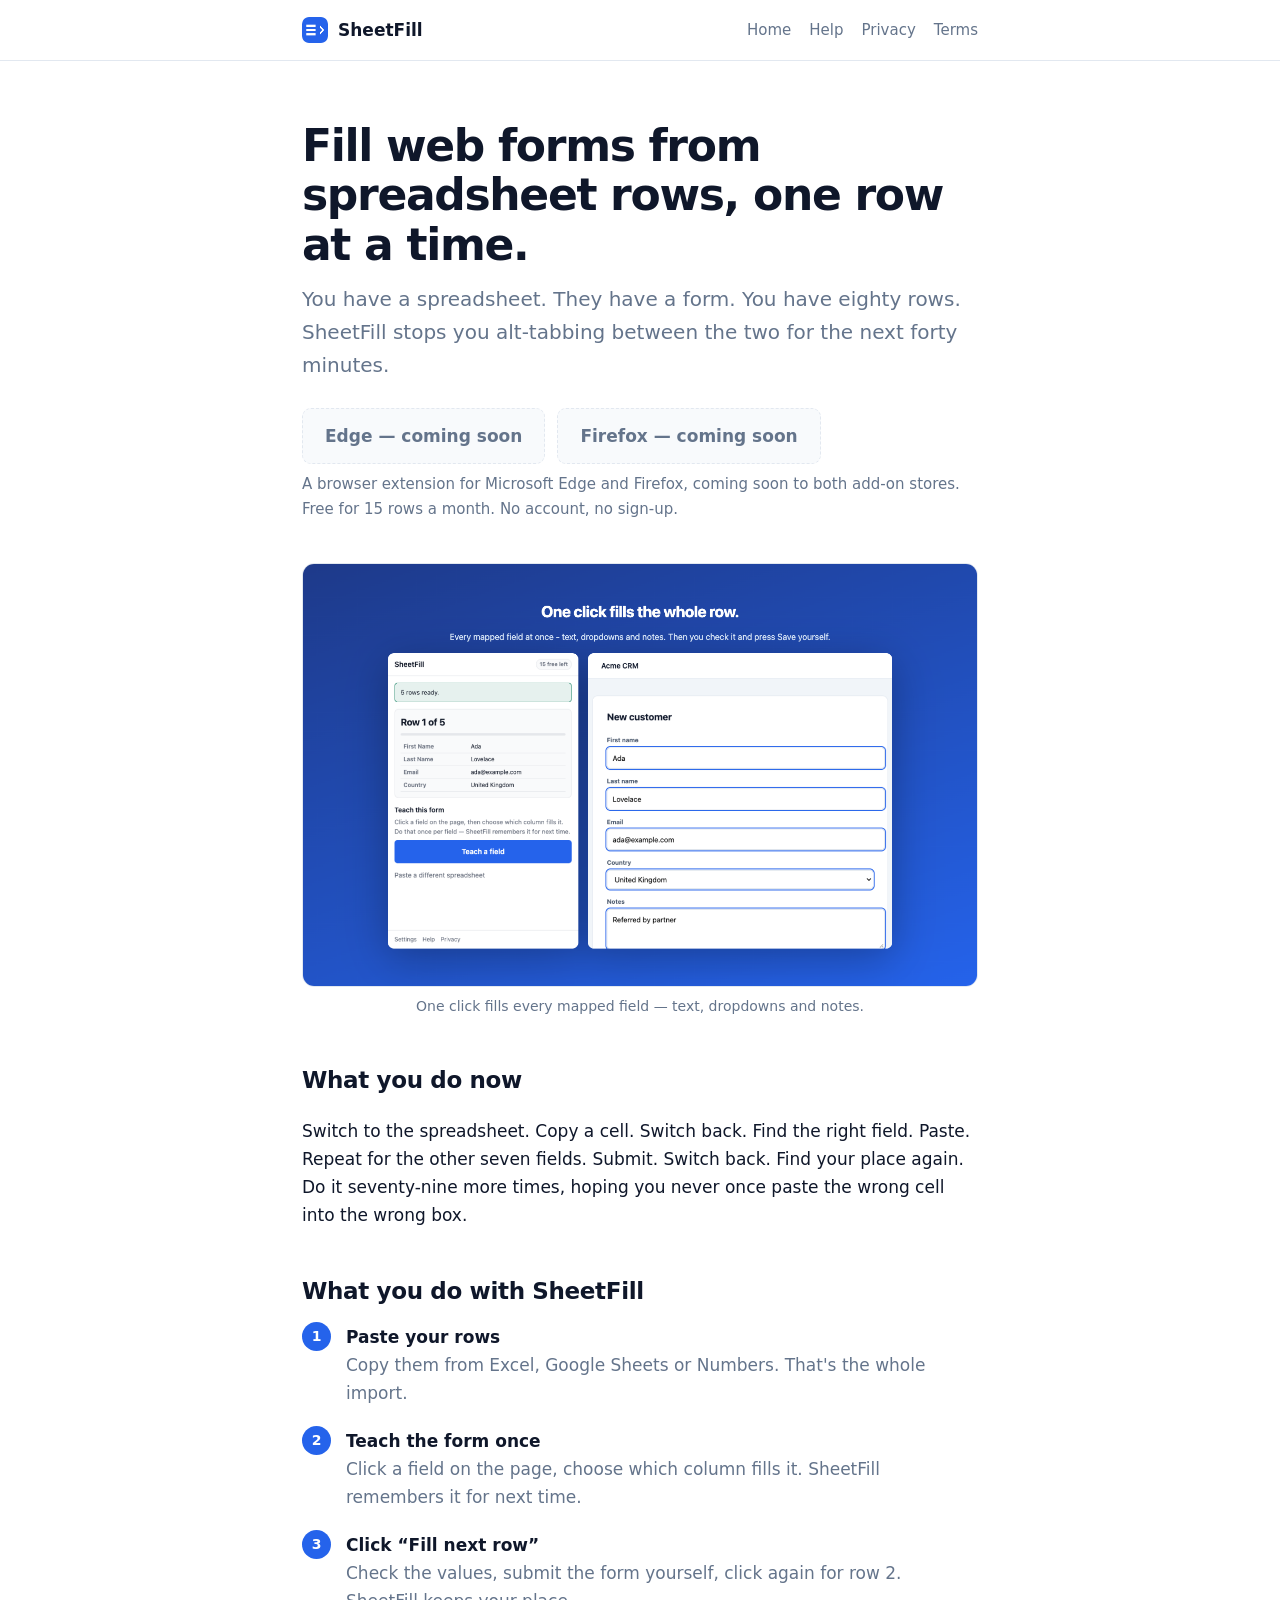
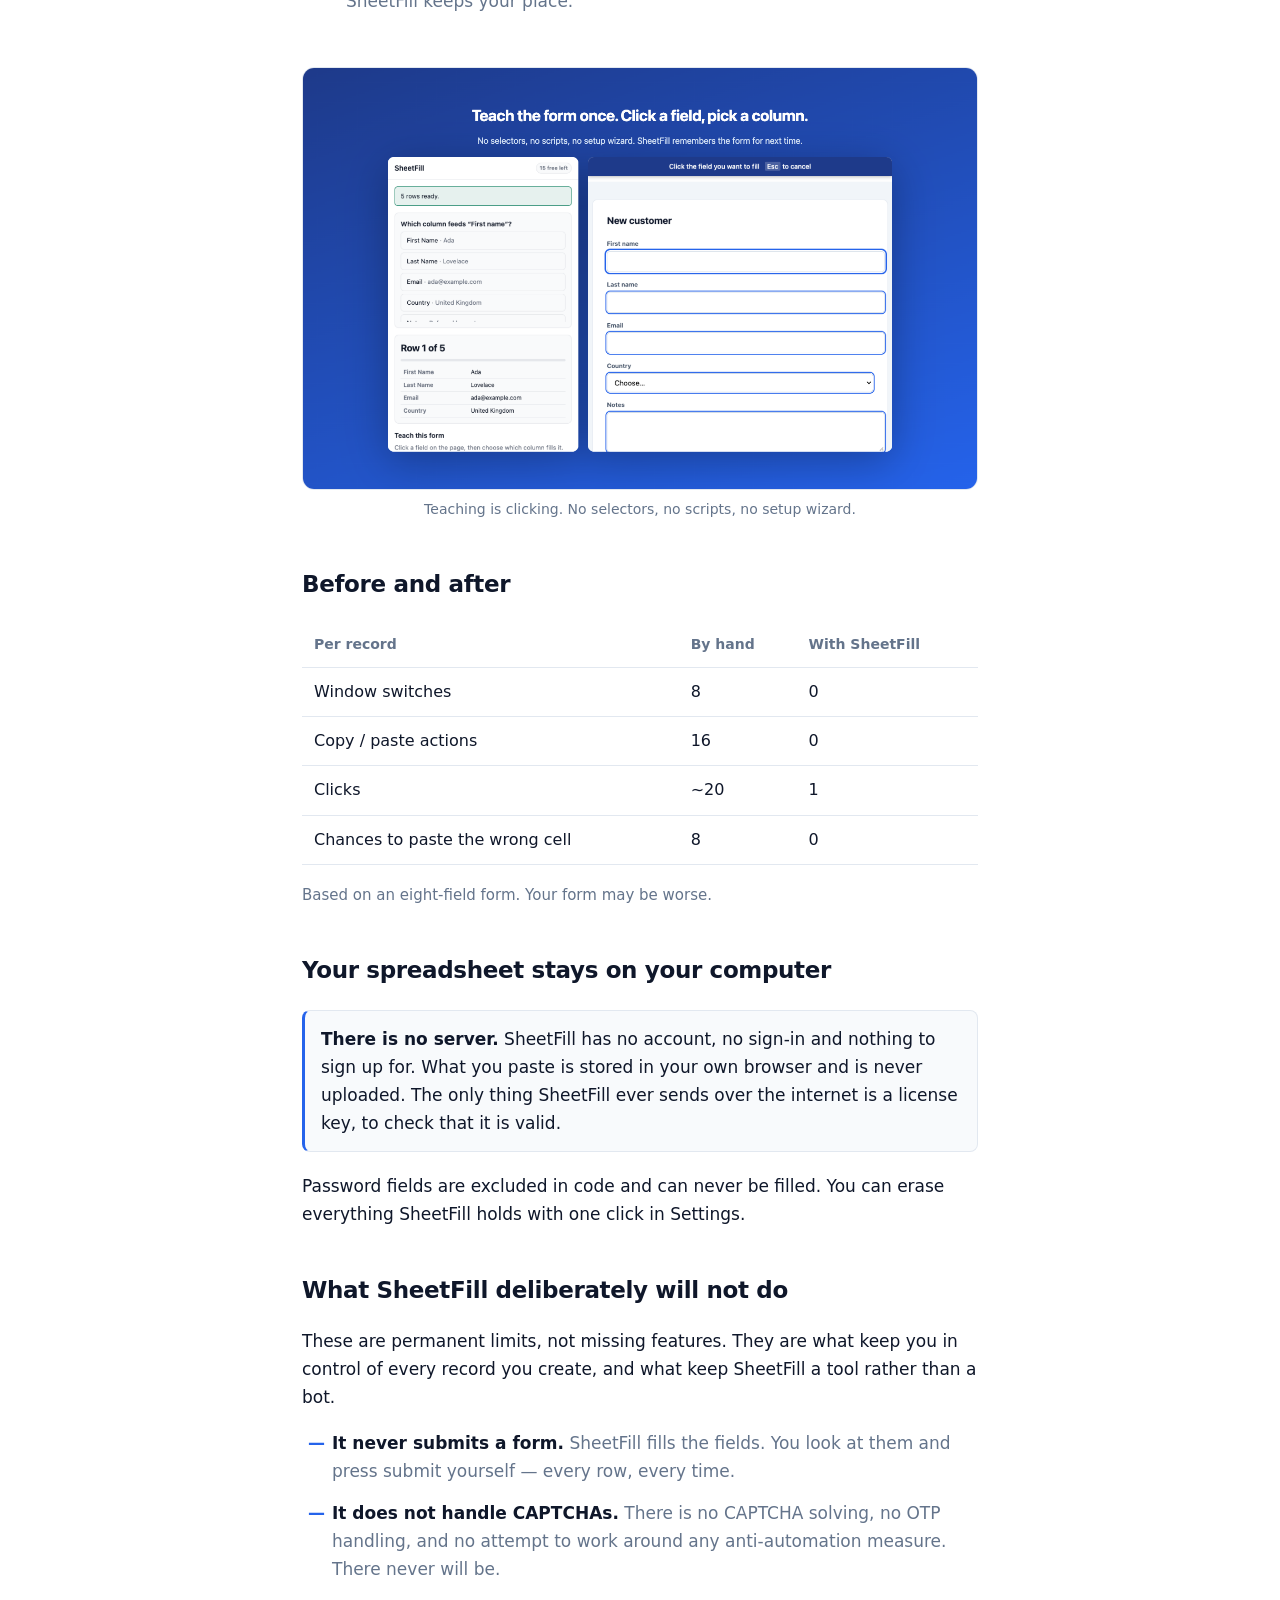
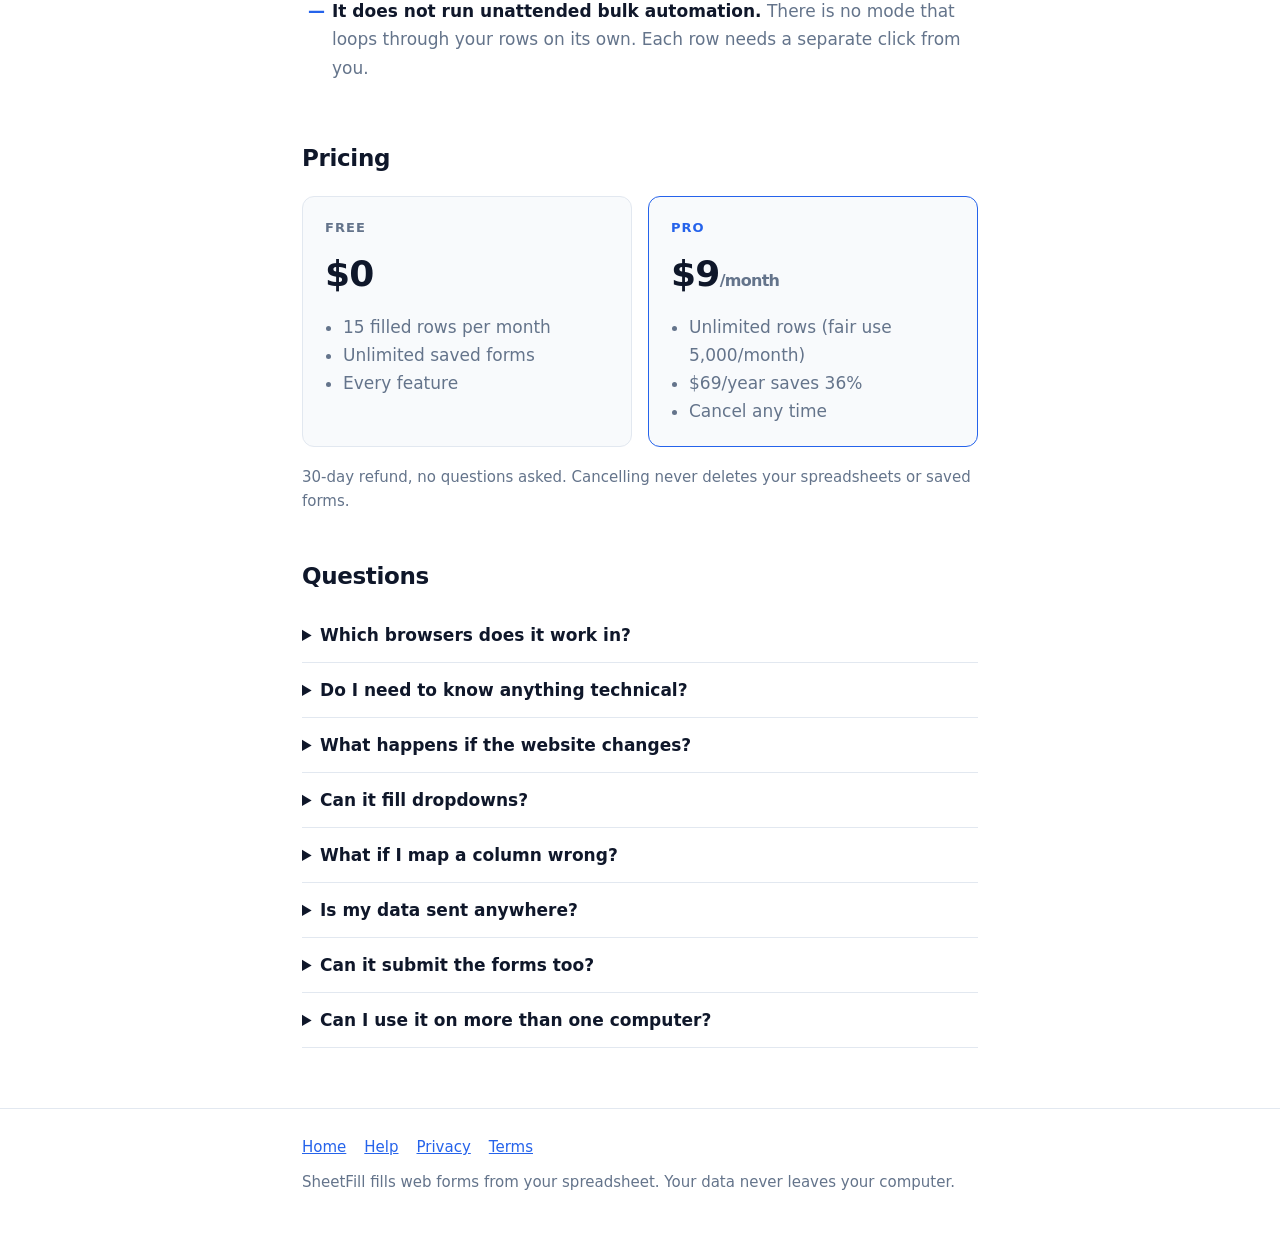
==== index.html @ 8f3d155f "SheetFill website: landing, privacy, terms, support" ====
<!doctype html>
<html lang="en">
<head>
<meta charset="utf-8">
<meta name="viewport" content="width=device-width, initial-scale=1">
<title>SheetFill — Fill web forms from a spreadsheet</title>
<meta name="description" content="Paste your spreadsheet once, then fill the form one row per click. No copy-paste, no account, nothing leaves your computer.">
<meta property="og:title" content="SheetFill — Fill web forms from a spreadsheet">
<meta property="og:description" content="Paste your spreadsheet once, then fill the form one row per click. No copy-paste, no account, nothing leaves your computer.">
<link rel="icon" href="[data-uri]">
<link rel="stylesheet" href="style.css">
</head>
<body>
<header class="site"><div class="wrap">
  <a class="brand" href=""><img class="logo" src="[data-uri]" alt=""><strong>SheetFill</strong></a>
  <nav>
    <a href="">Home</a>
    <a href="support/">Help</a>
    <a href="privacy/">Privacy</a>
    <a href="terms/">Terms</a>
  </nav>
</div></header>
<section class="hero"><div class="wrap">
  <h1>Fill web forms from spreadsheet rows, one row at a time.</h1>
  <p class="lede">You have a spreadsheet. They have a form. You have eighty rows. SheetFill stops you
    alt-tabbing between the two for the next forty minutes.</p>
  <div class="cta">
    <span class="btn disabled" aria-disabled="true">Edge — coming soon</span>
    <span class="btn alt disabled" aria-disabled="true">Firefox — coming soon</span>
  </div>
  <p class="fineprint">A browser extension for Microsoft Edge and Firefox, coming soon to both add-on
    stores. Free for 15 rows a month. No account, no sign-up.</p>
</div></section>

<div class="wrap">
  <figure>
    <img src="shots/02-after.png" alt="A spreadsheet panel beside a web form, with the first row's values filled into every field.">
    <figcaption>One click fills every mapped field — text, dropdowns and notes.</figcaption>
  </figure>

  <h2>What you do now</h2>
  <p>Switch to the spreadsheet. Copy a cell. Switch back. Find the right field. Paste. Repeat for the
    other seven fields. Submit. Switch back. Find your place again. Do it seventy-nine more times,
    hoping you never once paste the wrong cell into the wrong box.</p>

  <h2>What you do with SheetFill</h2>
  <ol class="steps">
    <li><strong>Paste your rows</strong><span>Copy them from Excel, Google Sheets or Numbers. That's the whole import.</span></li>
    <li><strong>Teach the form once</strong><span>Click a field on the page, choose which column fills it. SheetFill remembers it for next time.</span></li>
    <li><strong>Click “Fill next row”</strong><span>Check the values, submit the form yourself, click again for row 2. SheetFill keeps your place.</span></li>
  </ol>

  <figure>
    <img src="shots/03-teach.png" alt="The teach flow: a hint bar on the page and a column chooser in the SheetFill panel.">
    <figcaption>Teaching is clicking. No selectors, no scripts, no setup wizard.</figcaption>
  </figure>

  <h2>Before and after</h2>
  <table>
    <tr><th>Per record</th><th>By hand</th><th>With SheetFill</th></tr>
    <tr><td>Window switches</td><td>8</td><td>0</td></tr>
    <tr><td>Copy / paste actions</td><td>16</td><td>0</td></tr>
    <tr><td>Clicks</td><td>~20</td><td>1</td></tr>
    <tr><td>Chances to paste the wrong cell</td><td>8</td><td>0</td></tr>
  </table>
  <p class="fineprint">Based on an eight-field form. Your form may be worse.</p>

  <h2>Your spreadsheet stays on your computer</h2>
  <div class="note"><p><strong>There is no server.</strong> SheetFill has no account, no sign-in and
    nothing to sign up for. What you paste is stored in your own browser and is never uploaded. The
    only thing SheetFill ever sends over the internet is a license key, to check that it is valid.</p></div>
  <p>Password fields are excluded in code and can never be filled. You can erase everything SheetFill
    holds with one click in Settings.</p>

  <h2>What SheetFill deliberately will not do</h2>
  <p>These are permanent limits, not missing features. They are what keep you in control of every
    record you create, and what keep SheetFill a tool rather than a bot.</p>
  <ul class="nots">
    <li><strong>It never submits a form.</strong> SheetFill fills the fields. You look at them and
      press submit yourself — every row, every time.</li>
    <li><strong>It does not handle CAPTCHAs.</strong> There is no CAPTCHA solving, no OTP handling,
      and no attempt to work around any anti-automation measure. There never will be.</li>
    <li><strong>It does not run unattended bulk automation.</strong> There is no mode that loops
      through your rows on its own. Each row needs a separate click from you.</li>
  </ul>

  <h2>Pricing</h2>
  <div class="prices">
    <div class="price">
      <div class="tier">FREE</div>
      <div class="amt">$0</div>
      <ul><li>15 filled rows per month</li><li>Unlimited saved forms</li><li>Every feature</li></ul>
    </div>
    <div class="price hi">
      <div class="tier">PRO</div>
      <div class="amt">$9<small>/month</small></div>
      <ul><li>Unlimited rows (fair use 5,000/month)</li><li>$69/year saves 36%</li><li>Cancel any time</li></ul>
    </div>
  </div>
  <p class="fineprint">30-day refund, no questions asked. Cancelling never deletes your spreadsheets
    or saved forms.</p>

  <h2>Questions</h2>
  <details><summary>Which browsers does it work in?</summary>
    <p>Microsoft Edge and Firefox. It is built on standard Manifest V3, so it runs anywhere that does.</p></details>
  <details><summary>Do I need to know anything technical?</summary>
    <p>No. If you can click a field and pick an item from a list, you can use it. There are no
      selectors, scripts, macros or settings to configure.</p></details>
  <details><summary>What happens if the website changes?</summary>
    <p>SheetFill identifies fields by several signals at once, so small changes usually do not break
      anything. If a field genuinely cannot be found, SheetFill names it and asks you to re-teach it —
      it never quietly skips a field or guesses.</p></details>
  <details><summary>Can it fill dropdowns?</summary>
    <p>Yes — matched on the visible text, so “United Kingdom” in your spreadsheet finds “United
      Kingdom” in the list. Checkboxes understand Yes/No, True/False, 1/0 and X.</p></details>
  <details><summary>What if I map a column wrong?</summary>
    <p>Click “Undo last fill”. The previous values come back and the row counter steps back. Then
      remove the wrong mapping and teach it again.</p></details>
  <details><summary>Is my data sent anywhere?</summary>
    <p>No. There is no server. See the <a href="privacy/">privacy policy</a>.</p></details>
  <details><summary>Can it submit the forms too?</summary>
    <p>No, by design. See above.</p></details>
  <details><summary>Can I use it on more than one computer?</summary>
    <p>Yes. Because nothing syncs, you paste your spreadsheet and teach your forms separately on each
      machine.</p></details>
</div>

<footer class="site"><div class="wrap">
  <nav>
    <a href="">Home</a><a href="support/">Help</a>
    <a href="privacy/">Privacy</a><a href="terms/">Terms</a>
  </nav>
  <div>SheetFill fills web forms from your spreadsheet. Your data never leaves your computer.</div>
</div></footer>
</body></html>
---- style.css ----
:root{
  color-scheme: light dark;
  --bg:#fff; --fg:#0f172a; --muted:#64748b; --line:#e2e8f0; --surface:#f8fafc;
  --accent:#2563eb; --accent-fg:#fff; --ok:#047857;
}
@media (prefers-color-scheme:dark){
  :root{--bg:#0b1220;--fg:#e2e8f0;--muted:#94a3b8;--line:#1e293b;--surface:#111c33;--accent:#3b82f6;--ok:#34d399}
}
*{box-sizing:border-box}
body{margin:0;background:var(--bg);color:var(--fg);
  font-family:system-ui,-apple-system,"Segoe UI",sans-serif;font-size:17px;line-height:1.65}
.wrap{max-width:720px;margin:0 auto;padding:0 22px}
a{color:var(--accent)}
header.site{border-bottom:1px solid var(--line);padding:16px 0}
header.site .wrap{display:flex;align-items:center;gap:10px}
header.site strong{font-size:17px}
header.site nav{margin-left:auto;display:flex;gap:18px;font-size:15px}
header.site nav a{color:var(--muted);text-decoration:none}
header.site nav a:hover{color:var(--fg)}
.logo{width:26px;height:26px;border-radius:7px;flex:none}
h1{font-size:clamp(30px,5.2vw,44px);line-height:1.12;letter-spacing:-.03em;margin:0 0 14px}
h2{font-size:23px;letter-spacing:-.015em;margin:44px 0 12px}
h3{font-size:17px;margin:26px 0 6px}
.lede{font-size:20px;color:var(--muted);margin:0 0 26px}
.hero{padding:60px 0 10px}
.cta{display:flex;gap:12px;flex-wrap:wrap;margin:26px 0 8px}
.btn{display:inline-block;background:var(--accent);color:var(--accent-fg);text-decoration:none;
  padding:13px 22px;border-radius:9px;font-weight:600}
.btn.alt{background:var(--surface);color:var(--fg);border:1px solid var(--line)}
.fineprint{color:var(--muted);font-size:15px;margin:0}
figure{margin:32px 0}
figure img{width:100%;border:1px solid var(--line);border-radius:12px;display:block}
figcaption{color:var(--muted);font-size:14px;margin-top:8px;text-align:center}
ol.steps{counter-reset:s;list-style:none;padding:0;margin:0}
ol.steps li{counter-increment:s;position:relative;padding:0 0 20px 44px}
ol.steps li::before{content:counter(s);position:absolute;left:0;top:-1px;width:29px;height:29px;
  border-radius:50%;background:var(--accent);color:var(--accent-fg);display:grid;place-items:center;
  font-weight:700;font-size:14px}
ol.steps strong{display:block}
ol.steps span{color:var(--muted)}
table{width:100%;border-collapse:collapse;margin:18px 0;font-size:16px}
th,td{text-align:left;padding:11px 12px;border-bottom:1px solid var(--line);vertical-align:top}
th{color:var(--muted);font-size:14px;font-weight:600}
.prices{display:flex;gap:16px;flex-wrap:wrap;margin:18px 0}
.price{flex:1 1 250px;border:1px solid var(--line);border-radius:12px;padding:20px 22px;background:var(--surface)}
.price.hi{border-color:var(--accent)}
.price .tier{font-size:13px;font-weight:700;letter-spacing:.08em;color:var(--muted)}
.price.hi .tier{color:var(--accent)}
.price .amt{font-size:36px;font-weight:800;margin:6px 0 10px;letter-spacing:-.02em}
.price .amt small{font-size:16px;font-weight:600;color:var(--muted)}
.price ul{margin:0;padding-left:18px;color:var(--muted)}
.note{border:1px solid var(--line);border-left:3px solid var(--accent);border-radius:8px;
  padding:14px 16px;background:var(--surface);margin:20px 0}
.note p{margin:0}
details{border-bottom:1px solid var(--line);padding:13px 0}
summary{cursor:pointer;font-weight:600}
details p{margin:9px 0 0;color:var(--muted)}
footer.site{border-top:1px solid var(--line);margin-top:60px;padding:26px 0 50px;color:var(--muted);font-size:15px}
footer.site nav{display:flex;gap:18px;flex-wrap:wrap;margin-bottom:10px}
.legal{max-width:720px}
.legal h2{font-size:20px}
.legal p,.legal li{color:var(--fg)}
.placeholder{background:color-mix(in srgb,var(--accent) 14%,transparent);
  border-radius:4px;padding:0 4px;font-family:ui-monospace,monospace;font-size:.9em}

/* A store listing that does not exist yet: visibly present, clearly not clickable. */
.btn.disabled{background:var(--surface);color:var(--muted);border:1px dashed var(--line);cursor:default}

/* Header brand as a single link back to the landing page. */
header.site .brand{display:flex;align-items:center;gap:10px;text-decoration:none;color:inherit}

/* Shown on a legal page while some details are still bracketed. */
.pending{border:1px solid var(--line);border-left:3px solid var(--muted);border-radius:8px;
  padding:12px 14px;background:var(--surface);color:var(--muted);font-size:15px;margin:0 0 24px}

/* The three things the product deliberately refuses to do. */
ul.nots{list-style:none;padding:0;margin:18px 0}
ul.nots li{position:relative;padding:0 0 14px 30px;color:var(--muted)}
ul.nots li::before{content:"—";position:absolute;left:6px;top:0;color:var(--accent);font-weight:700}
ul.nots strong{color:var(--fg)}

/* Legal and help pages have no hero, so they need their own top breathing room. */
.wrap.legal{padding-top:44px}
.wrap.legal h1{margin-bottom:10px}
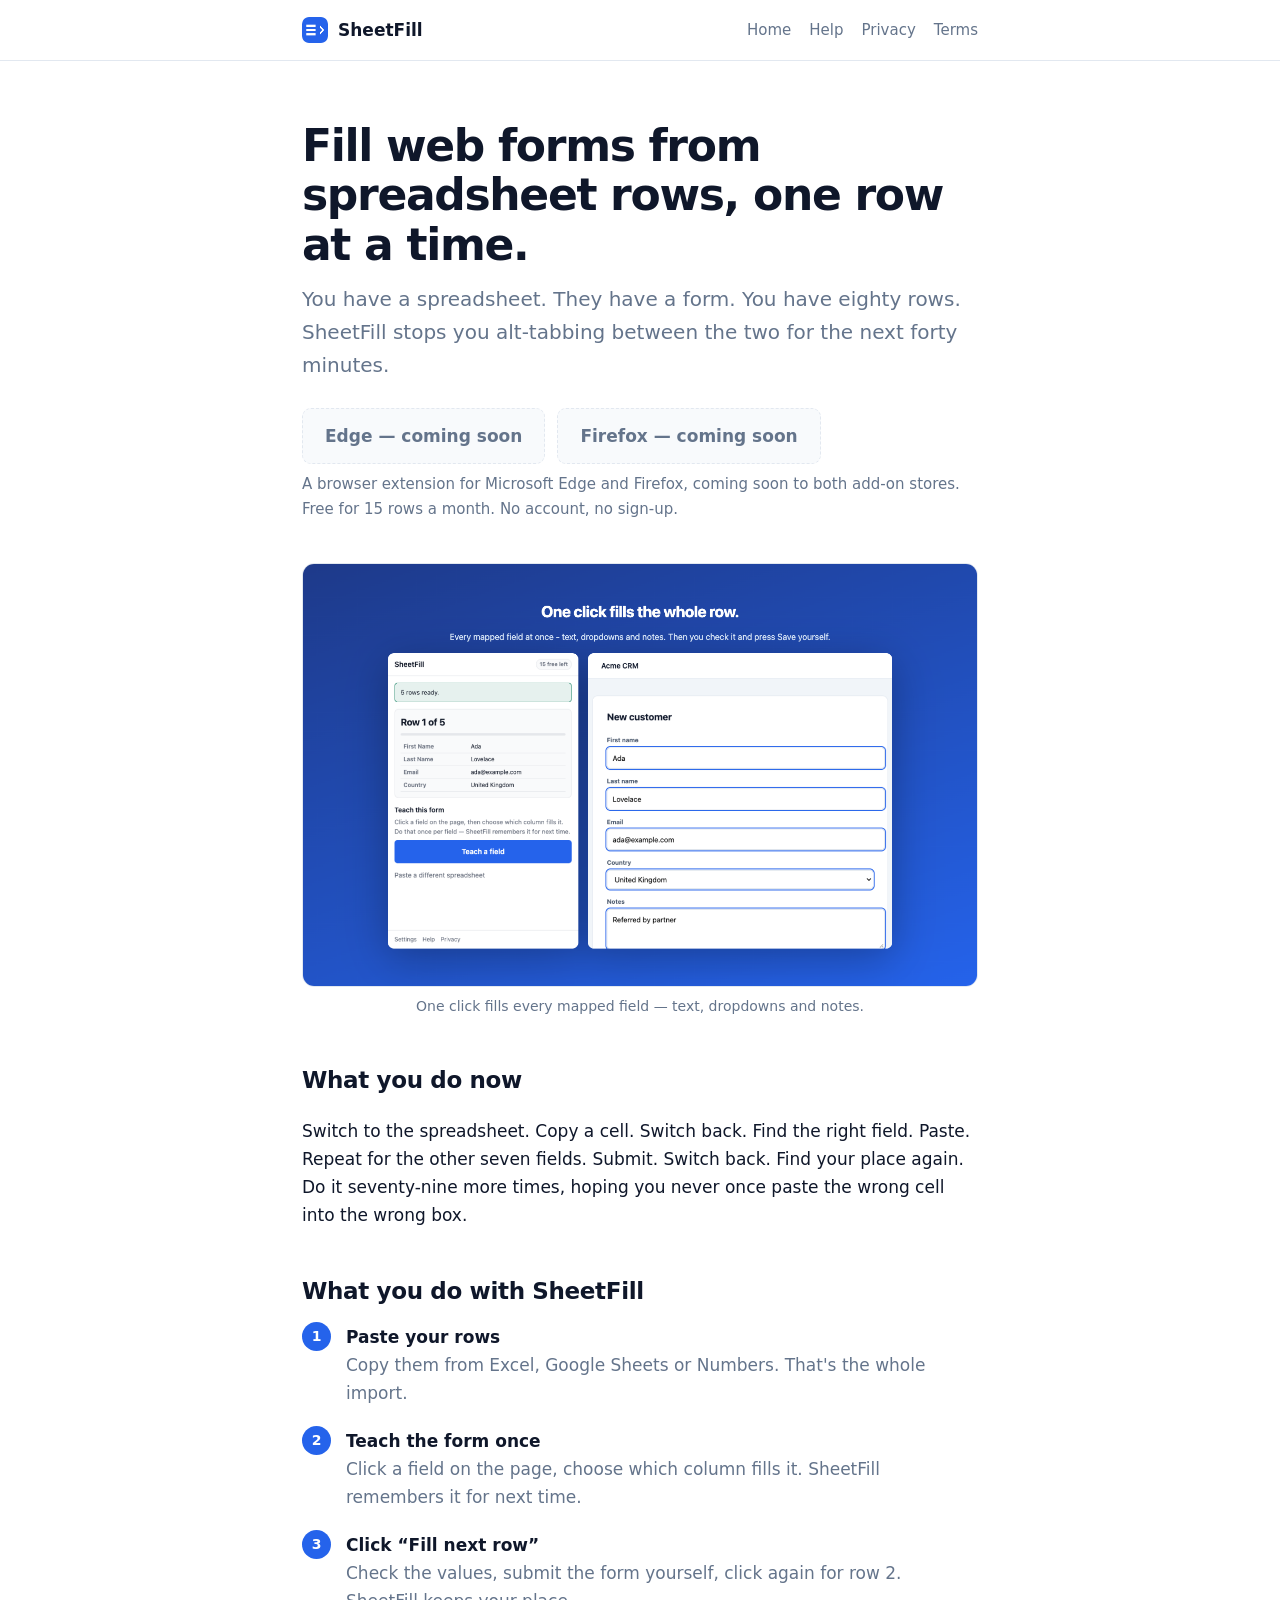
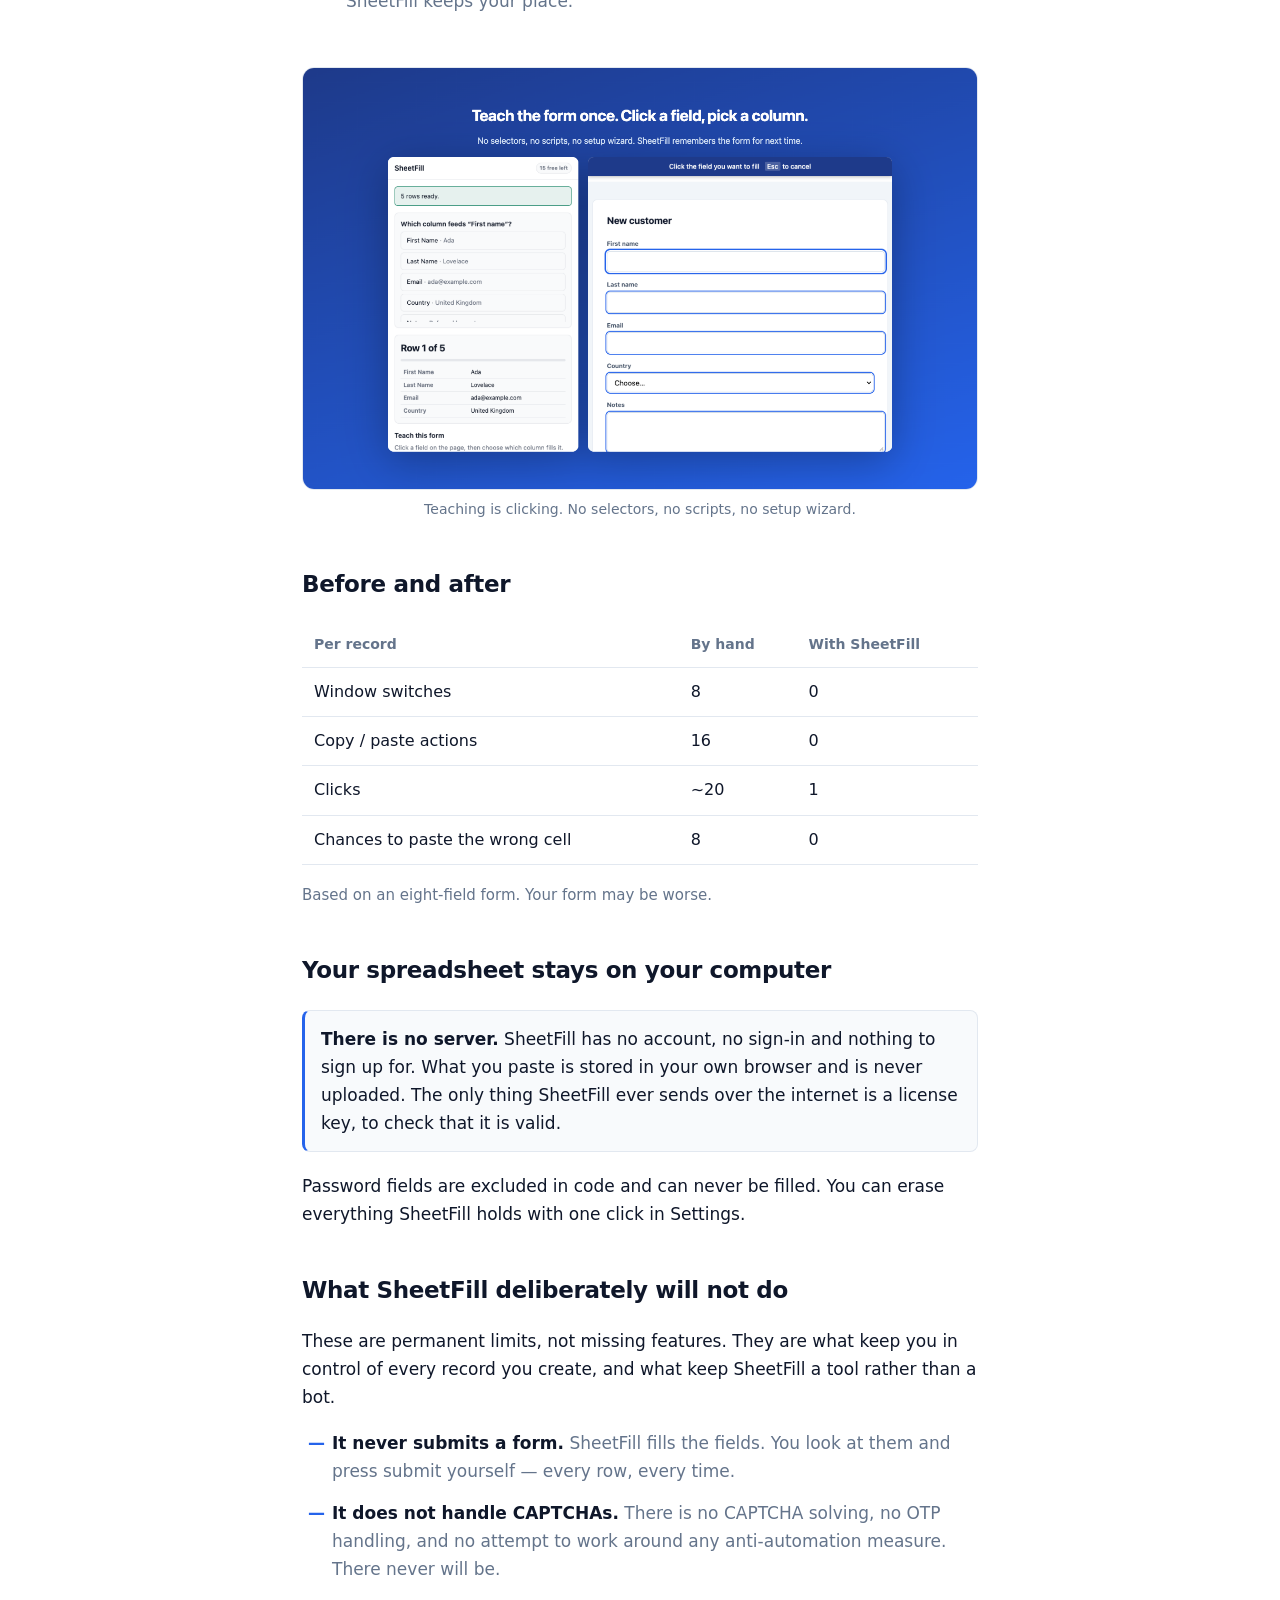
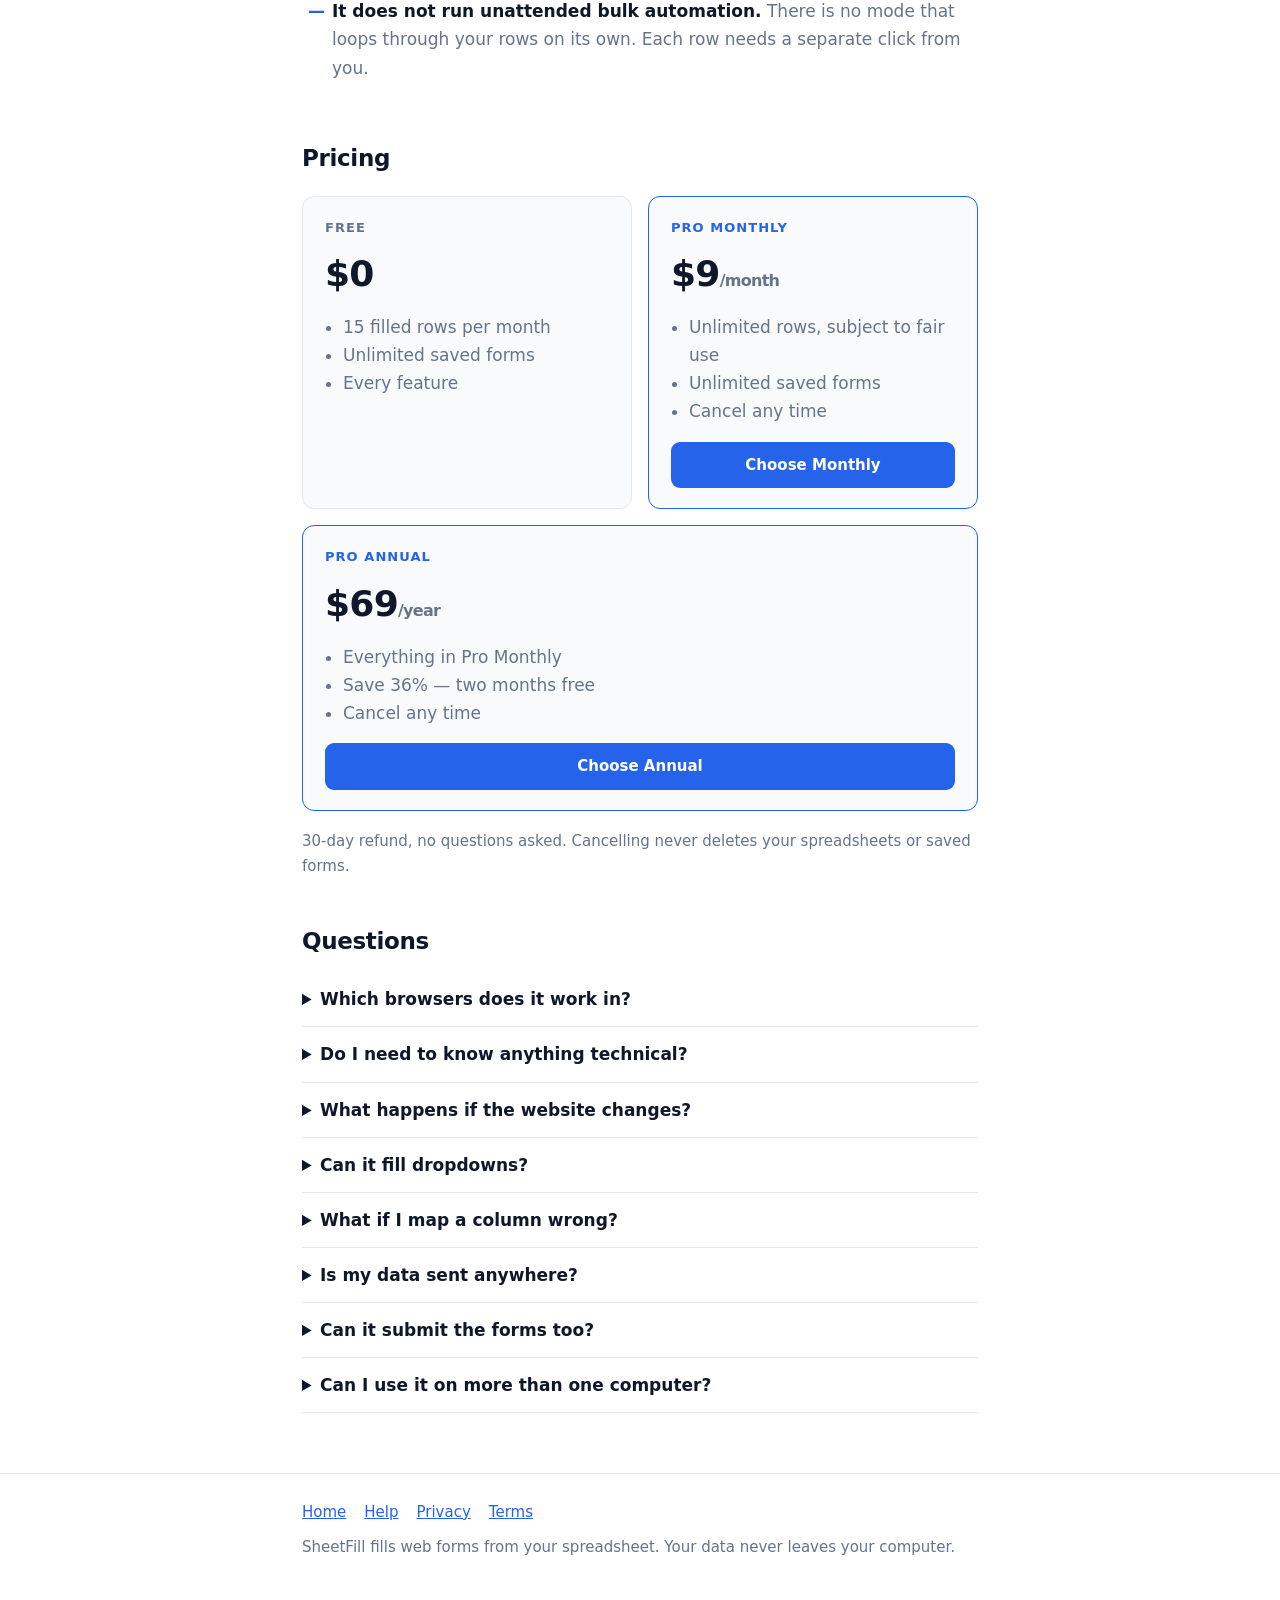
==== commit a1b2baed: "Add the Pro upgrade page - New /upgrade/ purchase page: Monthly $9 and Annual $69 (Best value), each" ====
--- a/index.html
+++ b/index.html
@@ -84,7 +84,7 @@
       through your rows on its own. Each row needs a separate click from you.</li>
   </ul>
 
-  <h2>Pricing</h2>
+  <h2 id="pricing">Pricing</h2>
   <div class="prices">
     <div class="price">
       <div class="tier">FREE</div>
@@ -92,9 +92,16 @@
       <ul><li>15 filled rows per month</li><li>Unlimited saved forms</li><li>Every feature</li></ul>
     </div>
     <div class="price hi">
-      <div class="tier">PRO</div>
+      <div class="tier">PRO MONTHLY</div>
       <div class="amt">$9<small>/month</small></div>
-      <ul><li>Unlimited rows (fair use 5,000/month)</li><li>$69/year saves 36%</li><li>Cancel any time</li></ul>
+      <ul><li>Unlimited rows, subject to fair use</li><li>Unlimited saved forms</li><li>Cancel any time</li></ul>
+      <a class="btn price-cta" href="https://littleops.lemonsqueezy.com/checkout/buy/23123717-5e82-4f17-8a8b-4c855d4b4092">Choose Monthly</a>
+    </div>
+    <div class="price hi">
+      <div class="tier">PRO ANNUAL</div>
+      <div class="amt">$69<small>/year</small></div>
+      <ul><li>Everything in Pro Monthly</li><li>Save 36% — two months free</li><li>Cancel any time</li></ul>
+      <a class="btn price-cta" href="https://littleops.lemonsqueezy.com/checkout/buy/72f1726d-5378-4504-8557-c5f53979a4de">Choose Annual</a>
     </div>
   </div>
   <p class="fineprint">30-day refund, no questions asked. Cancelling never deletes your spreadsheets
--- a/style.css
+++ b/style.css
@@ -82,3 +82,51 @@
 /* Legal and help pages have no hero, so they need their own top breathing room. */
 .wrap.legal{padding-top:44px}
 .wrap.legal h1{margin-bottom:10px}
+
+/* ---- Upgrade page -------------------------------------------------------- */
+/* Minimal chrome: nothing here competes with the two buttons. */
+header.site.bare .wrap{justify-content:center}
+header.site.bare nav,footer.site.bare div{display:none}
+footer.site.bare{margin-top:48px}
+footer.site.bare nav{justify-content:center;margin:0}
+footer.site.bare .wrap{display:flex;justify-content:center}
+
+.wrap.buy{padding:52px 22px 0;text-align:center;max-width:760px}
+.wrap.buy h1{font-size:clamp(28px,5vw,38px);margin:0 0 6px}
+.wrap.buy .lede{font-size:18px;margin:0 0 34px}
+
+.plans{display:flex;gap:18px;justify-content:center;flex-wrap:wrap;margin:0 0 30px}
+.plan{flex:1 1 280px;max-width:340px;border:1px solid var(--line);border-radius:14px;
+  padding:26px 24px 24px;background:var(--surface);position:relative;text-align:center}
+.plan.best{border-color:var(--accent);border-width:2px;padding:25px 23px 23px}
+.plan-badge{position:absolute;top:-11px;left:50%;transform:translateX(-50%);
+  background:var(--accent);color:var(--accent-fg);font-size:11px;font-weight:700;
+  letter-spacing:.07em;text-transform:uppercase;padding:4px 12px;border-radius:99px;white-space:nowrap}
+.plan-name{font-size:13px;font-weight:700;letter-spacing:.08em;text-transform:uppercase;color:var(--muted)}
+.plan.best .plan-name{color:var(--accent)}
+.plan-price{font-size:42px;font-weight:800;letter-spacing:-.025em;margin:8px 0 2px}
+.plan-price small{font-size:16px;font-weight:600;color:var(--muted)}
+.plan-note{color:var(--muted);font-size:14px;margin-bottom:20px;min-height:21px}
+.btn.buy-cta{display:block;width:100%;padding:14px 18px;font-size:16px}
+.plan .btn.buy-cta.disabled{background:var(--surface);color:var(--muted);border:1px dashed var(--line)}
+
+ul.included{list-style:none;padding:0;margin:0 auto 22px;max-width:420px;text-align:left}
+ul.included li{position:relative;padding:7px 0 7px 28px;color:var(--fg)}
+ul.included li::before{content:"✓";position:absolute;left:4px;color:var(--accent);font-weight:700}
+
+.secure{color:var(--muted);font-size:14px;margin:0 0 34px}
+.stay-free{margin:0 0 10px;font-size:14px}
+.stay-free a{color:var(--muted);text-decoration:none;border-bottom:1px solid var(--line)}
+.stay-free a:hover{color:var(--fg)}
+
+@media (max-width:560px){
+  .wrap.buy{padding-top:36px}
+  .plans{gap:22px}
+  .plan{max-width:none}
+}
+
+/* Landing pricing cards gained their own CTAs. */
+.price{display:flex;flex-direction:column}
+.price ul{flex:1}
+.btn.price-cta{display:block;text-align:center;margin-top:16px;padding:11px 16px;font-size:15px}
+.btn.price-cta.disabled{background:var(--bg);color:var(--muted);border:1px dashed var(--line)}
